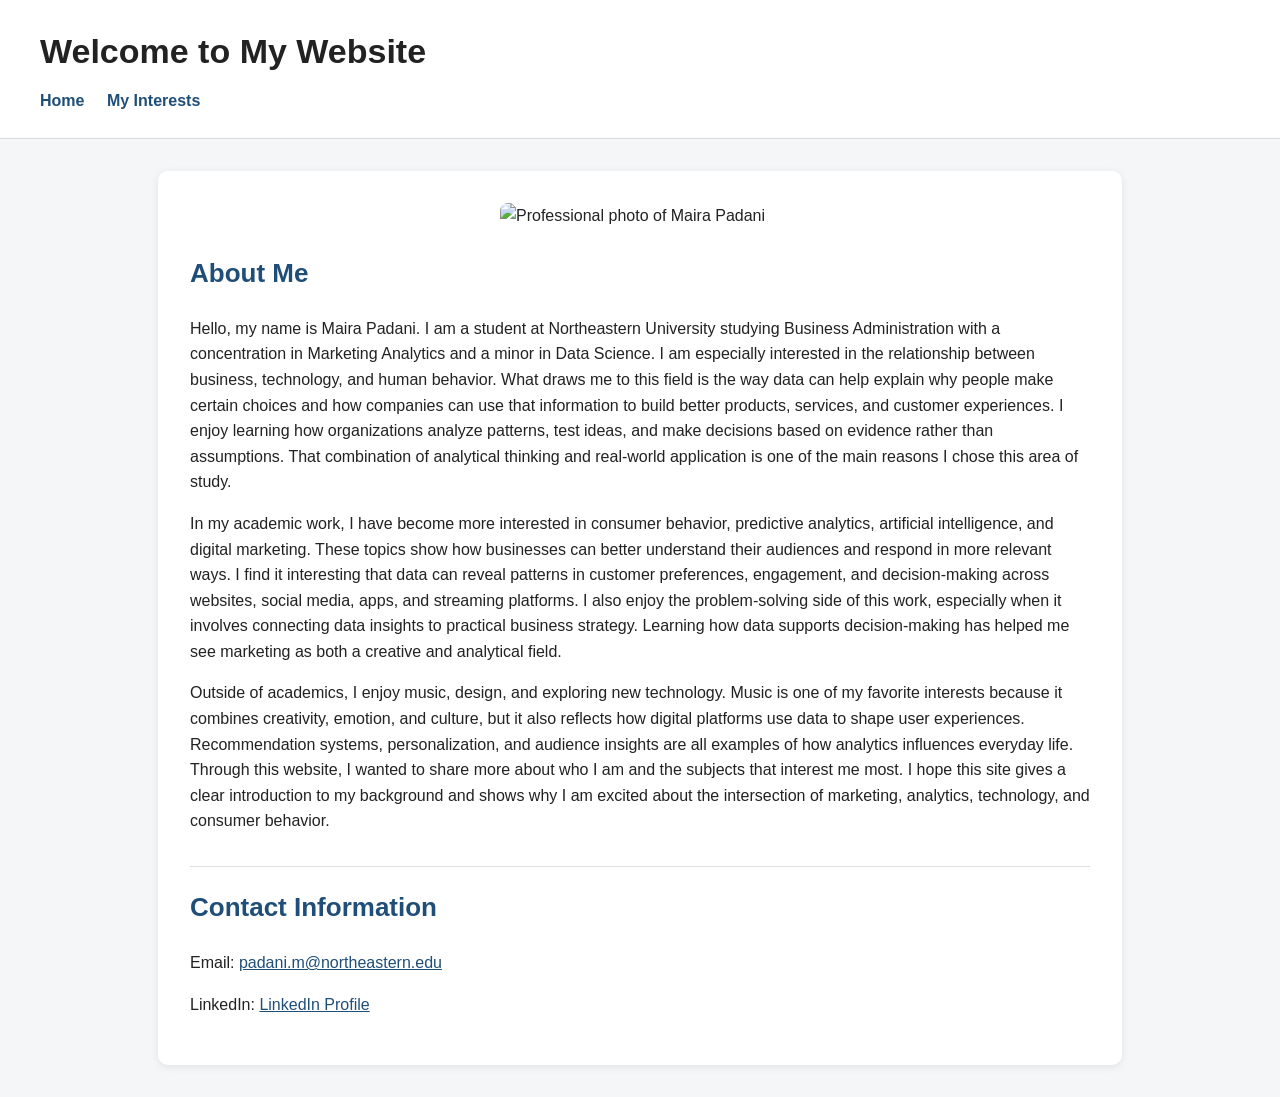
==== index.html @ fb4663c6 "Add files via upload" ====
<!DOCTYPE html>
<html lang="en">
<head>
  <meta charset="UTF-8">
  <meta name="viewport" content="width=device-width, initial-scale=1.0">
  <title>Maira Padani | Personal Website</title>
  <link rel="stylesheet" href="style.css">
</head>
<body>
  <header class="site-header">
    <h1>Welcome to My Website</h1>
    <nav class="site-nav">
      <a href="index.html">Home</a>
      <a href="interests.html">My Interests</a>
    </nav>
  </header>

  <main class="content-card">
    <img src="images/profile.png" alt="Professional photo of Maira Padani" class="profile-image">

    <section>
      <h2>About Me</h2>

      <p>
        Hello, my name is Maira Padani. I am a student at Northeastern University studying Business Administration with a concentration in Marketing Analytics and a minor in Data Science. I am especially interested in the relationship between business, technology, and human behavior. What draws me to this field is the way data can help explain why people make certain choices and how companies can use that information to build better products, services, and customer experiences. I enjoy learning how organizations analyze patterns, test ideas, and make decisions based on evidence rather than assumptions. That combination of analytical thinking and real-world application is one of the main reasons I chose this area of study.
      </p>

      <p>
        In my academic work, I have become more interested in consumer behavior, predictive analytics, artificial intelligence, and digital marketing. These topics show how businesses can better understand their audiences and respond in more relevant ways. I find it interesting that data can reveal patterns in customer preferences, engagement, and decision-making across websites, social media, apps, and streaming platforms. I also enjoy the problem-solving side of this work, especially when it involves connecting data insights to practical business strategy. Learning how data supports decision-making has helped me see marketing as both a creative and analytical field.
      </p>

      <p>
        Outside of academics, I enjoy music, design, and exploring new technology. Music is one of my favorite interests because it combines creativity, emotion, and culture, but it also reflects how digital platforms use data to shape user experiences. Recommendation systems, personalization, and audience insights are all examples of how analytics influences everyday life. Through this website, I wanted to share more about who I am and the subjects that interest me most. I hope this site gives a clear introduction to my background and shows why I am excited about the intersection of marketing, analytics, technology, and consumer behavior.
      </p>
    </section>

    <section class="contact-section">
      <h2>Contact Information</h2>
      <p>Email: <a href="mailto:padani.m@northeastern.edu">padani.m@northeastern.edu</a></p>
      <p>LinkedIn: <a href="https://www.linkedin.com/in/maira-padani/" target="_blank">LinkedIn Profile</a></p>
    </section>
  </main>
</body>
</html>
---- style.css ----
body {
  margin: 0;
  font-family: Arial, Helvetica, sans-serif;
  background-color: #f4f6f8;
  color: #222222;
  line-height: 1.6;
}

.site-header {
  background-color: #ffffff;
  padding: 24px 40px;
  border-bottom: 1px solid #d9d9d9;
}

.site-header h1 {
  margin: 0 0 10px 0;
  font-size: 34px;
}

.site-nav a {
  margin-right: 18px;
  text-decoration: none;
  color: #1f4e79;
  font-weight: bold;
}

.site-nav a:hover {
  text-decoration: underline;
}

.content-card {
  max-width: 900px;
  margin: 32px auto;
  background-color: #ffffff;
  padding: 32px;
  border-radius: 10px;
  box-shadow: 0 2px 8px rgba(0, 0, 0, 0.08);
}

.profile-image,
.interest-image {
  display: block;
  max-width: 100%;
  height: auto;
  border-radius: 8px;
  margin: 0 auto 24px auto;
}

.profile-image {
  width: 280px;
}

.interest-image {
  width: 520px;
}

h2 {
  font-size: 26px;
  color: #1f4e79;
  margin-top: 0;
}

h3 {
  font-size: 20px;
  margin-top: 28px;
}

ul {
  padding-left: 22px;
}

.contact-section {
  margin-top: 32px;
  padding-top: 20px;
  border-top: 1px solid #dddddd;
}

a {
  color: #1f4e79;
}
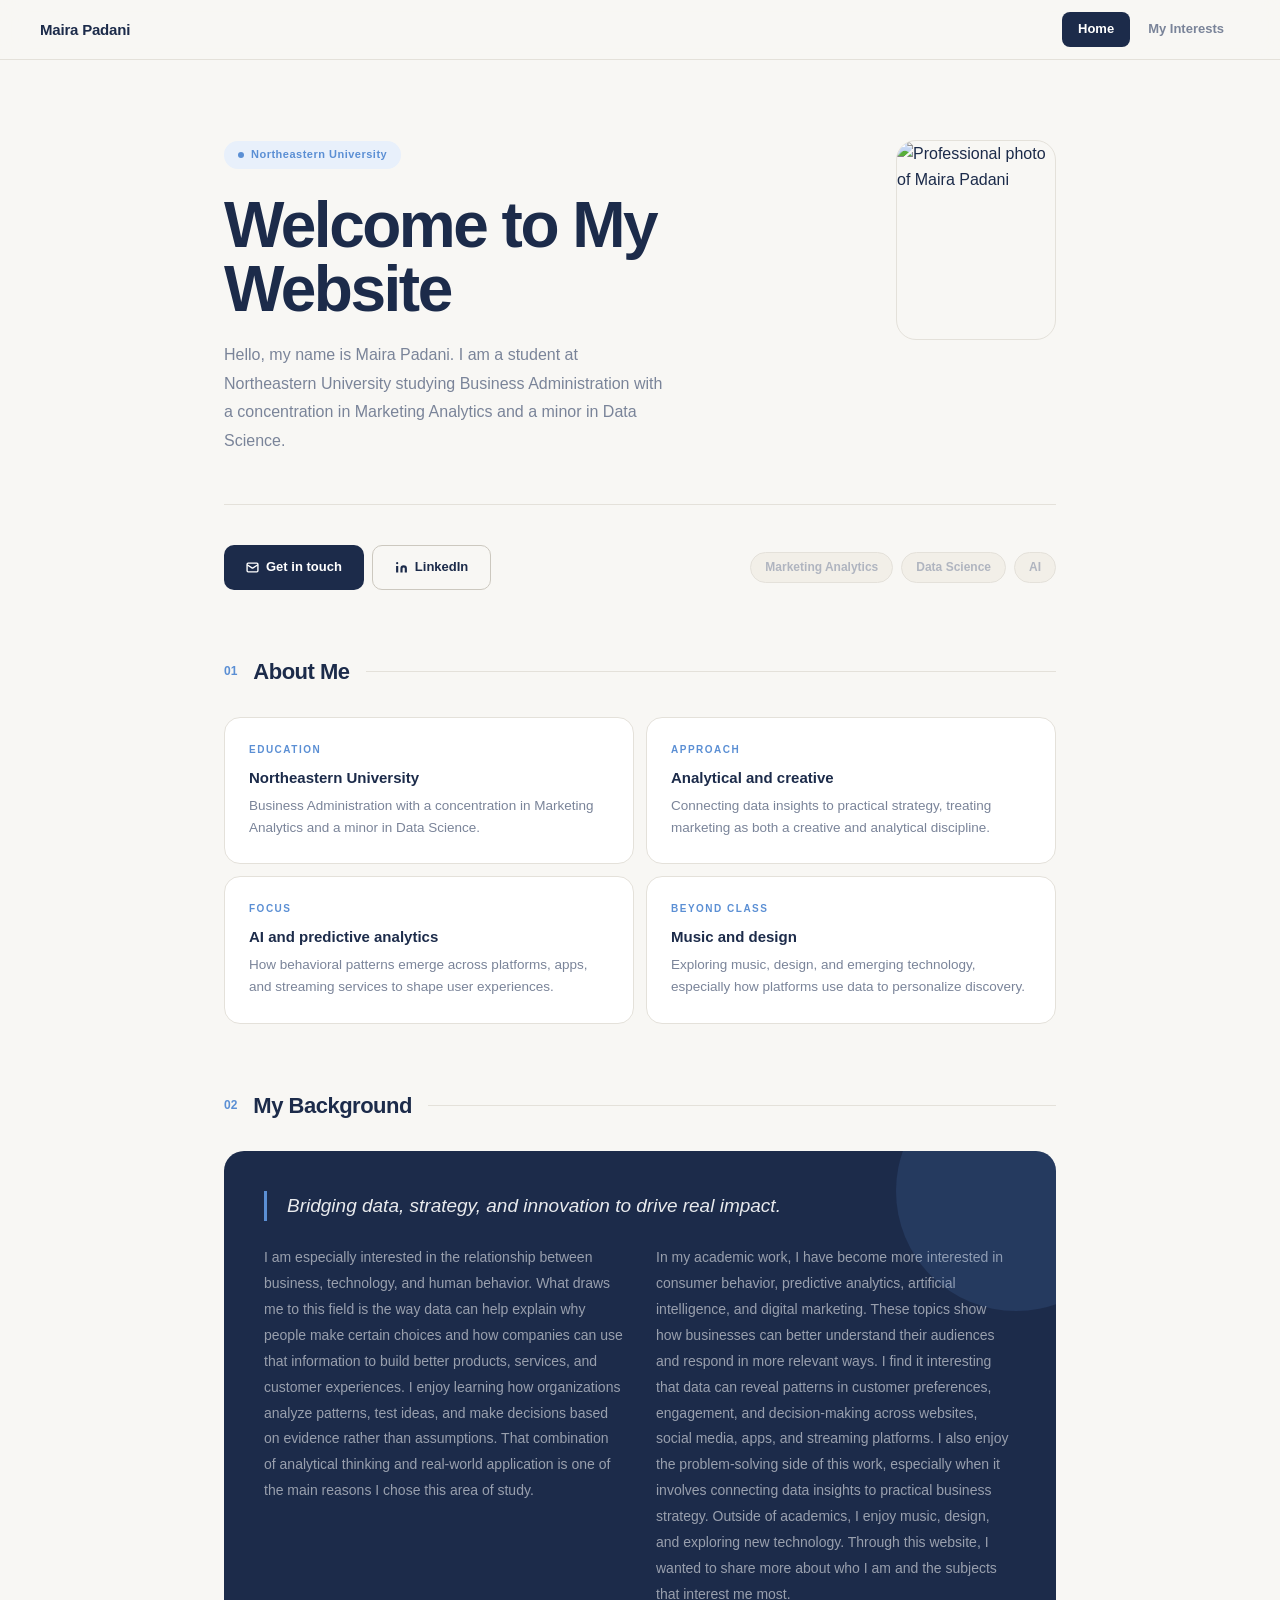
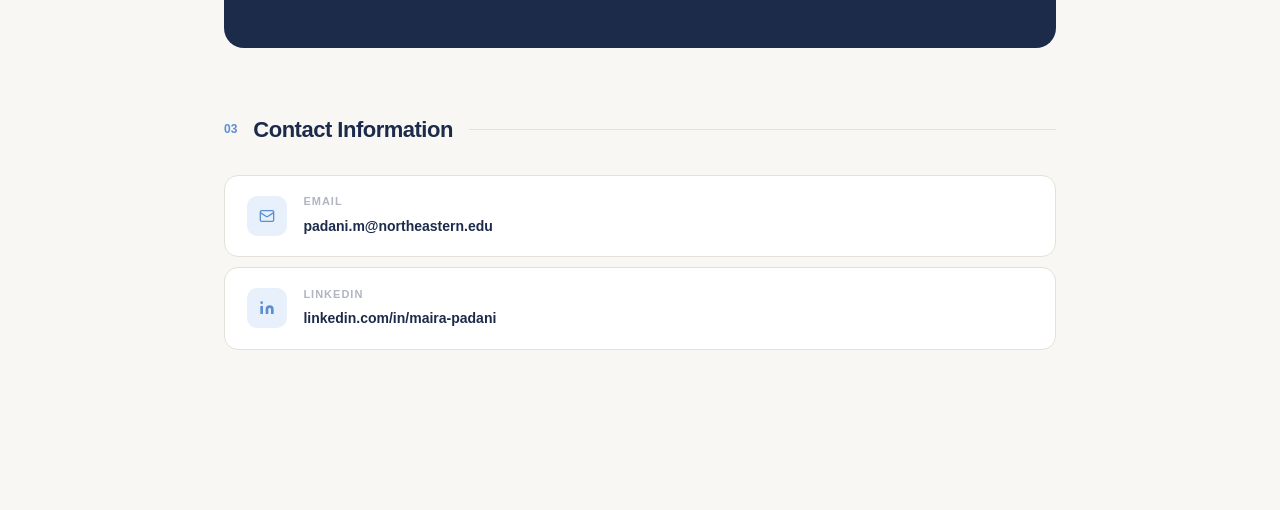
==== commit 1e626412: "Add files via upload" ====
--- a/index.html
+++ b/index.html
@@ -7,38 +7,147 @@
   <link rel="stylesheet" href="style.css">
 </head>
 <body>
-  <header class="site-header">
-    <h1>Welcome to My Website</h1>
-    <nav class="site-nav">
-      <a href="index.html">Home</a>
-      <a href="interests.html">My Interests</a>
-    </nav>
-  </header>
 
-  <main class="content-card">
-    <img src="images/profile.png" alt="Professional photo of Maira Padani" class="profile-image">
+<nav>
+  <a href="index.html" class="logo">Maira Padani</a>
+  <div class="nav-links">
+    <a href="index.html" class="active">Home</a>
+    <a href="interests.html">My Interests</a>
+  </div>
+</nav>
 
-    <section>
+<div class="page">
+
+  <!-- HERO / MAIN HEADING -->
+  <div class="hero">
+    <div class="hero-top">
+      <div>
+        <div class="hero-chip">
+          <div class="hero-chip-dot"></div>
+          Northeastern University
+        </div>
+        <h1>Welcome to My Website</h1>
+        <p class="hero-desc">
+          Hello, my name is Maira Padani. I am a student at Northeastern University
+          studying Business Administration with a concentration in Marketing Analytics
+          and a minor in Data Science.
+        </p>
+      </div>
+      <img src="images/profile.png" alt="Professional photo of Maira Padani" class="profile-img">
+    </div>
+    <div class="hero-bottom">
+      <div class="hero-actions">
+        <a href="mailto:padani.m@northeastern.edu" class="btn-primary">
+          <svg width="13" height="13" viewBox="0 0 24 24" fill="none" stroke="currentColor" stroke-width="2.5"><rect x="2" y="4" width="20" height="16" rx="2"/><path d="m22 7-8.97 5.7a1.94 1.94 0 0 1-2.06 0L2 7"/></svg>
+          Get in touch
+        </a>
+        <a href="https://www.linkedin.com/in/maira-padani/" target="_blank" class="btn-ghost">
+          <svg width="13" height="13" viewBox="0 0 24 24" fill="currentColor"><path d="M16 8a6 6 0 0 1 6 6v7h-4v-7a2 2 0 0 0-2-2 2 2 0 0 0-2 2v7h-4v-7a6 6 0 0 1 6-6zM2 9h4v12H2z"/><circle cx="4" cy="4" r="2"/></svg>
+          LinkedIn
+        </a>
+      </div>
+      <div class="hero-tags">
+        <span class="hero-tag">Marketing Analytics</span>
+        <span class="hero-tag">Data Science</span>
+        <span class="hero-tag">AI</span>
+      </div>
+    </div>
+  </div>
+
+  <!-- ABOUT ME -->
+  <div class="section">
+    <div class="section-row">
+      <span class="section-num">01</span>
       <h2>About Me</h2>
+      <div class="section-line"></div>
+    </div>
+    <div class="card-grid">
+      <div class="card">
+        <div class="card-label">Education</div>
+        <h4>Northeastern University</h4>
+        <p>Business Administration with a concentration in Marketing Analytics and a minor in Data Science.</p>
+      </div>
+      <div class="card">
+        <div class="card-label">Approach</div>
+        <h4>Analytical and creative</h4>
+        <p>Connecting data insights to practical strategy, treating marketing as both a creative and analytical discipline.</p>
+      </div>
+      <div class="card">
+        <div class="card-label">Focus</div>
+        <h4>AI and predictive analytics</h4>
+        <p>How behavioral patterns emerge across platforms, apps, and streaming services to shape user experiences.</p>
+      </div>
+      <div class="card">
+        <div class="card-label">Beyond class</div>
+        <h4>Music and design</h4>
+        <p>Exploring music, design, and emerging technology, especially how platforms use data to personalize discovery.</p>
+      </div>
+    </div>
+  </div>
 
-      <p>
-        Hello, my name is Maira Padani. I am a student at Northeastern University studying Business Administration with a concentration in Marketing Analytics and a minor in Data Science. I am especially interested in the relationship between business, technology, and human behavior. What draws me to this field is the way data can help explain why people make certain choices and how companies can use that information to build better products, services, and customer experiences. I enjoy learning how organizations analyze patterns, test ideas, and make decisions based on evidence rather than assumptions. That combination of analytical thinking and real-world application is one of the main reasons I chose this area of study.
-      </p>
+  <!-- INTRODUCTION (200+ words) -->
+  <div class="section">
+    <div class="section-row">
+      <span class="section-num">02</span>
+      <h2>My Background</h2>
+      <div class="section-line"></div>
+    </div>
+    <div class="bio">
+      <p class="bio-quote">Bridging data, strategy, and innovation to drive real impact.</p>
+      <div class="bio-cols">
+        <p>
+          I am especially interested in the relationship between business, technology, and human
+          behavior. What draws me to this field is the way data can help explain why people make
+          certain choices and how companies can use that information to build better products,
+          services, and customer experiences. I enjoy learning how organizations analyze patterns,
+          test ideas, and make decisions based on evidence rather than assumptions. That combination
+          of analytical thinking and real-world application is one of the main reasons I chose
+          this area of study.
+        </p>
+        <p>
+          In my academic work, I have become more interested in consumer behavior, predictive
+          analytics, artificial intelligence, and digital marketing. These topics show how
+          businesses can better understand their audiences and respond in more relevant ways.
+          I find it interesting that data can reveal patterns in customer preferences, engagement,
+          and decision-making across websites, social media, apps, and streaming platforms. I also
+          enjoy the problem-solving side of this work, especially when it involves connecting data
+          insights to practical business strategy. Outside of academics, I enjoy music, design,
+          and exploring new technology. Through this website, I wanted to share more about who I
+          am and the subjects that interest me most.
+        </p>
+      </div>
+    </div>
+  </div>
 
-      <p>
-        In my academic work, I have become more interested in consumer behavior, predictive analytics, artificial intelligence, and digital marketing. These topics show how businesses can better understand their audiences and respond in more relevant ways. I find it interesting that data can reveal patterns in customer preferences, engagement, and decision-making across websites, social media, apps, and streaming platforms. I also enjoy the problem-solving side of this work, especially when it involves connecting data insights to practical business strategy. Learning how data supports decision-making has helped me see marketing as both a creative and analytical field.
-      </p>
+  <!-- CONTACT -->
+  <div class="section">
+    <div class="section-row">
+      <span class="section-num">03</span>
+      <h2>Contact Information</h2>
+      <div class="section-line"></div>
+    </div>
+    <div class="contact-list">
+      <div class="contact-item">
+        <div class="contact-icon">
+          <svg width="16" height="16" viewBox="0 0 24 24" fill="none" stroke="currentColor" stroke-width="2"><rect x="2" y="4" width="20" height="16" rx="2"/><path d="m22 7-8.97 5.7a1.94 1.94 0 0 1-2.06 0L2 7"/></svg>
+        </div>
+        <div>
+          <span>Email</span>
+          <a href="mailto:padani.m@northeastern.edu">padani.m@northeastern.edu</a>
+        </div>
+      </div>
+      <div class="contact-item">
+        <div class="contact-icon">
+          <svg width="16" height="16" viewBox="0 0 24 24" fill="currentColor"><path d="M16 8a6 6 0 0 1 6 6v7h-4v-7a2 2 0 0 0-2-2 2 2 0 0 0-2 2v7h-4v-7a6 6 0 0 1 6-6zM2 9h4v12H2z"/><circle cx="4" cy="4" r="2"/></svg>
+        </div>
+        <div>
+          <span>LinkedIn</span>
+          <a href="https://www.linkedin.com/in/maira-padani/" target="_blank">linkedin.com/in/maira-padani</a>
+        </div>
+      </div>
+    </div>
+  </div>
 
-      <p>
-        Outside of academics, I enjoy music, design, and exploring new technology. Music is one of my favorite interests because it combines creativity, emotion, and culture, but it also reflects how digital platforms use data to shape user experiences. Recommendation systems, personalization, and audience insights are all examples of how analytics influences everyday life. Through this website, I wanted to share more about who I am and the subjects that interest me most. I hope this site gives a clear introduction to my background and shows why I am excited about the intersection of marketing, analytics, technology, and consumer behavior.
-      </p>
-    </section>
-
-    <section class="contact-section">
-      <h2>Contact Information</h2>
-      <p>Email: <a href="mailto:padani.m@northeastern.edu">padani.m@northeastern.edu</a></p>
-      <p>LinkedIn: <a href="https://www.linkedin.com/in/maira-padani/" target="_blank">LinkedIn Profile</a></p>
-    </section>
-  </main>
+</div>
 </body>
 </html>
--- a/style.css
+++ b/style.css
@@ -1,80 +1,284 @@
+/* ===== RESET ===== */
+*, *::before, *::after { box-sizing: border-box; margin: 0; padding: 0; }
+
+/* ===== VARIABLES ===== */
+:root {
+  --bg: #f8f7f4;
+  --white: #ffffff;
+  --navy: #1c2b4a;
+  --blue: #5b8fd4;
+  --blue-soft: #e8f0fb;
+  --cream: #f2efe8;
+  --border: #e4e1da;
+  --border2: #ccc8bf;
+  --text: #1c2b4a;
+  --muted: #7a8499;
+  --dim: #b0b5c0;
+}
+
+/* ===== BASE ===== */
 body {
-  margin: 0;
-  font-family: Arial, Helvetica, sans-serif;
-  background-color: #f4f6f8;
-  color: #222222;
+  font-family: -apple-system, BlinkMacSystemFont, 'Segoe UI', sans-serif;
+  background: var(--bg);
+  color: var(--text);
   line-height: 1.6;
-}
-
-.site-header {
-  background-color: #ffffff;
-  padding: 24px 40px;
-  border-bottom: 1px solid #d9d9d9;
-}
-
-.site-header h1 {
-  margin: 0 0 10px 0;
-  font-size: 34px;
-}
-
-.site-nav a {
-  margin-right: 18px;
+  font-size: 16px;
+}
+
+/* ===== NAVIGATION ===== */
+nav {
+  position: sticky; top: 0; z-index: 100;
+  background: rgba(248,247,244,0.92);
+  backdrop-filter: blur(12px);
+  border-bottom: 1px solid var(--border);
+  padding: 0 2.5rem;
+  display: flex; align-items: center; justify-content: space-between;
+  height: 60px;
+}
+.logo {
+  font-size: 15px; font-weight: 700;
+  color: var(--navy); letter-spacing: -0.2px;
   text-decoration: none;
-  color: #1f4e79;
-  font-weight: bold;
-}
-
-.site-nav a:hover {
-  text-decoration: underline;
-}
-
-.content-card {
-  max-width: 900px;
-  margin: 32px auto;
-  background-color: #ffffff;
-  padding: 32px;
-  border-radius: 10px;
-  box-shadow: 0 2px 8px rgba(0, 0, 0, 0.08);
-}
-
-.profile-image,
-.interest-image {
-  display: block;
-  max-width: 100%;
-  height: auto;
-  border-radius: 8px;
-  margin: 0 auto 24px auto;
-}
-
-.profile-image {
-  width: 280px;
-}
-
-.interest-image {
-  width: 520px;
-}
-
+}
+.nav-links { display: flex; gap: 2px; }
+.nav-links a {
+  font-size: 13px; font-weight: 600; color: var(--muted);
+  padding: 7px 16px; border-radius: 8px;
+  text-decoration: none;
+  transition: background 0.12s, color 0.12s;
+}
+.nav-links a:hover { background: var(--cream); color: var(--navy); }
+.nav-links a.active { background: var(--navy); color: #fff; }
+
+/* ===== PAGE WRAPPER ===== */
+.page { max-width: 880px; margin: 0 auto; padding: 0 1.5rem 6rem; }
+
+/* ===== HERO ===== */
+.hero { padding: 5rem 0 4rem; }
+.hero-top {
+  display: flex; align-items: flex-start;
+  justify-content: space-between; gap: 2.5rem; margin-bottom: 3rem;
+}
+.hero-chip {
+  display: inline-flex; align-items: center; gap: 7px;
+  background: var(--blue-soft); color: var(--blue);
+  font-size: 11px; font-weight: 700; letter-spacing: 0.5px;
+  padding: 5px 14px; border-radius: 100px; margin-bottom: 1.5rem;
+}
+.hero-chip-dot { width: 6px; height: 6px; border-radius: 50%; background: var(--blue); }
+
+/* ===== HEADINGS ===== */
+h1 {
+  font-size: 64px; font-weight: 800;
+  color: var(--navy); line-height: 1.0;
+  letter-spacing: -2.5px; margin-bottom: 1.25rem;
+}
 h2 {
-  font-size: 26px;
-  color: #1f4e79;
-  margin-top: 0;
-}
-
+  font-size: 22px; font-weight: 800;
+  color: var(--navy); letter-spacing: -0.5px;
+}
 h3 {
-  font-size: 20px;
-  margin-top: 28px;
-}
-
-ul {
-  padding-left: 22px;
-}
-
-.contact-section {
-  margin-top: 32px;
-  padding-top: 20px;
-  border-top: 1px solid #dddddd;
-}
-
-a {
-  color: #1f4e79;
+  font-size: 17px; font-weight: 700;
+  color: var(--navy); letter-spacing: -0.3px;
+}
+h4 {
+  font-size: 15px; font-weight: 700;
+  color: var(--navy);
+}
+
+/* ===== HERO ELEMENTS ===== */
+.hero-desc {
+  font-size: 16px; color: var(--muted); line-height: 1.8;
+  max-width: 440px; font-weight: 400;
+}
+.profile-img {
+  width: 160px; height: 200px;
+  border-radius: 20px;
+  object-fit: cover; object-position: center top;
+  flex-shrink: 0; border: 1px solid var(--border);
+}
+.hero-bottom {
+  display: flex; align-items: center; justify-content: space-between;
+  flex-wrap: wrap; gap: 1.5rem;
+  padding-top: 2.5rem; border-top: 1px solid var(--border);
+}
+.hero-actions { display: flex; gap: 8px; }
+.btn-primary {
+  background: var(--navy); color: #fff; border: none; cursor: pointer;
+  font-size: 13px; font-weight: 700; padding: 11px 22px; border-radius: 10px;
+  text-decoration: none; display: inline-flex; align-items: center; gap: 7px;
+  transition: background 0.15s;
+}
+.btn-primary:hover { background: var(--blue); }
+.btn-ghost {
+  background: none; color: var(--navy);
+  border: 1.5px solid var(--border2); cursor: pointer;
+  font-size: 13px; font-weight: 700; padding: 11px 22px; border-radius: 10px;
+  text-decoration: none; display: inline-flex; align-items: center; gap: 7px;
+  transition: border-color 0.15s, color 0.15s;
+}
+.btn-ghost:hover { border-color: var(--blue); color: var(--blue); }
+.hero-tags { display: flex; gap: 8px; flex-wrap: wrap; }
+.hero-tag {
+  font-size: 12px; font-weight: 600; color: var(--dim);
+  background: var(--cream); padding: 5px 14px; border-radius: 100px;
+  border: 1px solid var(--border);
+}
+
+/* ===== SECTIONS ===== */
+.section { margin-bottom: 4rem; }
+.section-row {
+  display: flex; align-items: center; gap: 1rem;
+  margin-bottom: 1.75rem;
+}
+.section-num { font-size: 12px; font-weight: 800; color: var(--blue); }
+.section-line { flex: 1; height: 1px; background: var(--border); }
+
+/* ===== ABOUT CARDS ===== */
+.card-grid { display: grid; grid-template-columns: 1fr 1fr; gap: 12px; }
+.card {
+  background: var(--white); border: 1px solid var(--border);
+  border-radius: 16px; padding: 1.5rem;
+  transition: border-color 0.15s, transform 0.15s;
+}
+.card:hover { border-color: var(--border2); transform: translateY(-2px); }
+.card-label {
+  font-size: 10px; font-weight: 800; letter-spacing: 1.5px;
+  text-transform: uppercase; color: var(--blue); margin-bottom: 0.5rem;
+}
+.card p { font-size: 13.5px; color: var(--muted); line-height: 1.65; margin-top: 0.3rem; }
+
+/* ===== BIO BLOCK ===== */
+.bio {
+  background: var(--navy); border-radius: 20px;
+  padding: 2.5rem; position: relative; overflow: hidden;
+}
+.bio::before {
+  content: '';
+  position: absolute; top: -80px; right: -80px;
+  width: 240px; height: 240px; border-radius: 50%;
+  background: rgba(91,143,212,0.15); pointer-events: none;
+}
+.bio-quote {
+  font-size: 19px; font-weight: 500; color: rgba(255,255,255,0.9);
+  line-height: 1.6; margin-bottom: 1.5rem; font-style: italic;
+  border-left: 3px solid var(--blue); padding-left: 1.25rem;
+}
+.bio-cols { display: grid; grid-template-columns: 1fr 1fr; gap: 2rem; }
+.bio-cols p { font-size: 14px; color: rgba(255,255,255,0.55); line-height: 1.85; }
+
+/* ===== CONTACT ===== */
+.contact-list { display: flex; flex-direction: column; gap: 10px; }
+.contact-item {
+  display: flex; align-items: center; gap: 1rem;
+  background: var(--white); border: 1px solid var(--border);
+  border-radius: 14px; padding: 1.1rem 1.4rem;
+  transition: border-color 0.15s;
+}
+.contact-item:hover { border-color: var(--blue); }
+.contact-icon {
+  width: 40px; height: 40px; border-radius: 10px;
+  background: var(--blue-soft); color: var(--blue);
+  display: flex; align-items: center; justify-content: center; flex-shrink: 0;
+}
+.contact-item span {
+  font-size: 11px; font-weight: 700; color: var(--dim);
+  text-transform: uppercase; letter-spacing: 1px; display: block; margin-bottom: 2px;
+}
+.contact-item a { font-size: 14px; font-weight: 600; color: var(--navy); text-decoration: none; }
+.contact-item a:hover { color: var(--blue); }
+
+/* ===== INTERESTS PAGE HERO ===== */
+.int-hero { padding: 4rem 0 3rem; margin-bottom: 3.5rem; border-bottom: 1px solid var(--border); }
+.int-hero-inner { display: grid; grid-template-columns: 1fr auto; gap: 3rem; align-items: end; }
+.int-hero h2 {
+  font-size: 42px; font-weight: 800; color: var(--navy);
+  letter-spacing: -1.5px; line-height: 1.05; margin-bottom: 1rem;
+}
+.int-hero p { font-size: 16px; color: var(--muted); line-height: 1.75; max-width: 480px; }
+.int-stat { text-align: right; }
+.int-stat-num {
+  font-size: 72px; font-weight: 900; color: var(--navy);
+  opacity: 0.07; letter-spacing: -3px; line-height: 1; display: block;
+}
+.int-stat-label {
+  font-size: 11px; font-weight: 700; color: var(--dim);
+  text-transform: uppercase; letter-spacing: 1px;
+}
+
+/* ===== IMAGE STRIP ===== */
+.img-strip {
+  display: grid; grid-template-columns: repeat(3, 1fr);
+  gap: 12px; margin-bottom: 3.5rem;
+}
+.img-strip-item { position: relative; border-radius: 14px; overflow: hidden; aspect-ratio: 4/3; }
+.img-strip-item img {
+  width: 100%; height: 100%; object-fit: cover;
+  display: block; transition: transform 0.4s ease;
+}
+.img-strip-item:hover img { transform: scale(1.04); }
+.img-strip-caption {
+  position: absolute; bottom: 0; left: 0; right: 0;
+  padding: 0.75rem 1rem;
+  background: linear-gradient(to top, rgba(28,43,74,0.85) 0%, transparent 100%);
+  font-size: 12px; font-weight: 700; color: #fff; letter-spacing: 0.3px;
+}
+
+/* ===== TOPIC GRID ===== */
+.topic-grid {
+  display: grid; grid-template-columns: repeat(3, 1fr);
+  gap: 12px; margin-bottom: 3.5rem;
+}
+.topic-card {
+  background: var(--white); border: 1px solid var(--border);
+  border-radius: 14px; padding: 1.4rem;
+  transition: border-color 0.15s, transform 0.15s;
+}
+.topic-card:hover { border-color: var(--blue); transform: translateY(-2px); }
+.topic-idx {
+  font-size: 11px; font-weight: 800; color: var(--blue);
+  letter-spacing: 0.5px; margin-bottom: 0.6rem; display: block;
+}
+.topic-card p { font-size: 12.5px; color: var(--muted); line-height: 1.6; margin-top: 0.3rem; }
+
+/* ===== INTEREST LIST ===== */
+.interest-list-block {
+  background: var(--white); border: 1px solid var(--border);
+  border-radius: 16px; padding: 2rem; margin-bottom: 3.5rem;
+}
+.interest-list-block h3 { margin-bottom: 1rem; }
+.interest-list-block ul,
+.interest-list-block ol {
+  padding-left: 1.4rem; display: flex; flex-direction: column; gap: 10px;
+}
+.interest-list-block li { font-size: 14.5px; color: var(--muted); line-height: 1.65; }
+.interest-list-block li strong { color: var(--navy); font-weight: 700; }
+
+/* ===== DETAIL CARDS ===== */
+.detail-grid { display: grid; grid-template-columns: 1fr 1fr; gap: 12px; margin-bottom: 12px; }
+.detail-card, .detail-card-full {
+  background: var(--white); border: 1px solid var(--border);
+  border-radius: 16px; padding: 1.75rem;
+}
+.detail-card p, .detail-card-full p {
+  font-size: 14px; color: var(--muted); line-height: 1.8; margin-top: 0.5rem;
+}
+
+/* ===== TAGS ===== */
+.tag-row { display: flex; flex-wrap: wrap; gap: 7px; margin-top: 1.1rem; }
+.tag {
+  background: var(--blue-soft); color: var(--blue);
+  font-size: 11px; font-weight: 700; padding: 4px 12px;
+  border-radius: 100px; letter-spacing: 0.2px;
+}
+
+/* ===== RESPONSIVE ===== */
+@media (max-width: 620px) {
+  h1 { font-size: 42px; }
+  .profile-img { width: 110px; height: 140px; }
+  .card-grid, .bio-cols, .topic-grid, .img-strip,
+  .detail-grid, .int-hero-inner { grid-template-columns: 1fr; }
+  .int-stat { display: none; }
+  nav { padding: 0 1rem; }
+  .page { padding: 0 1rem 4rem; }
 }
